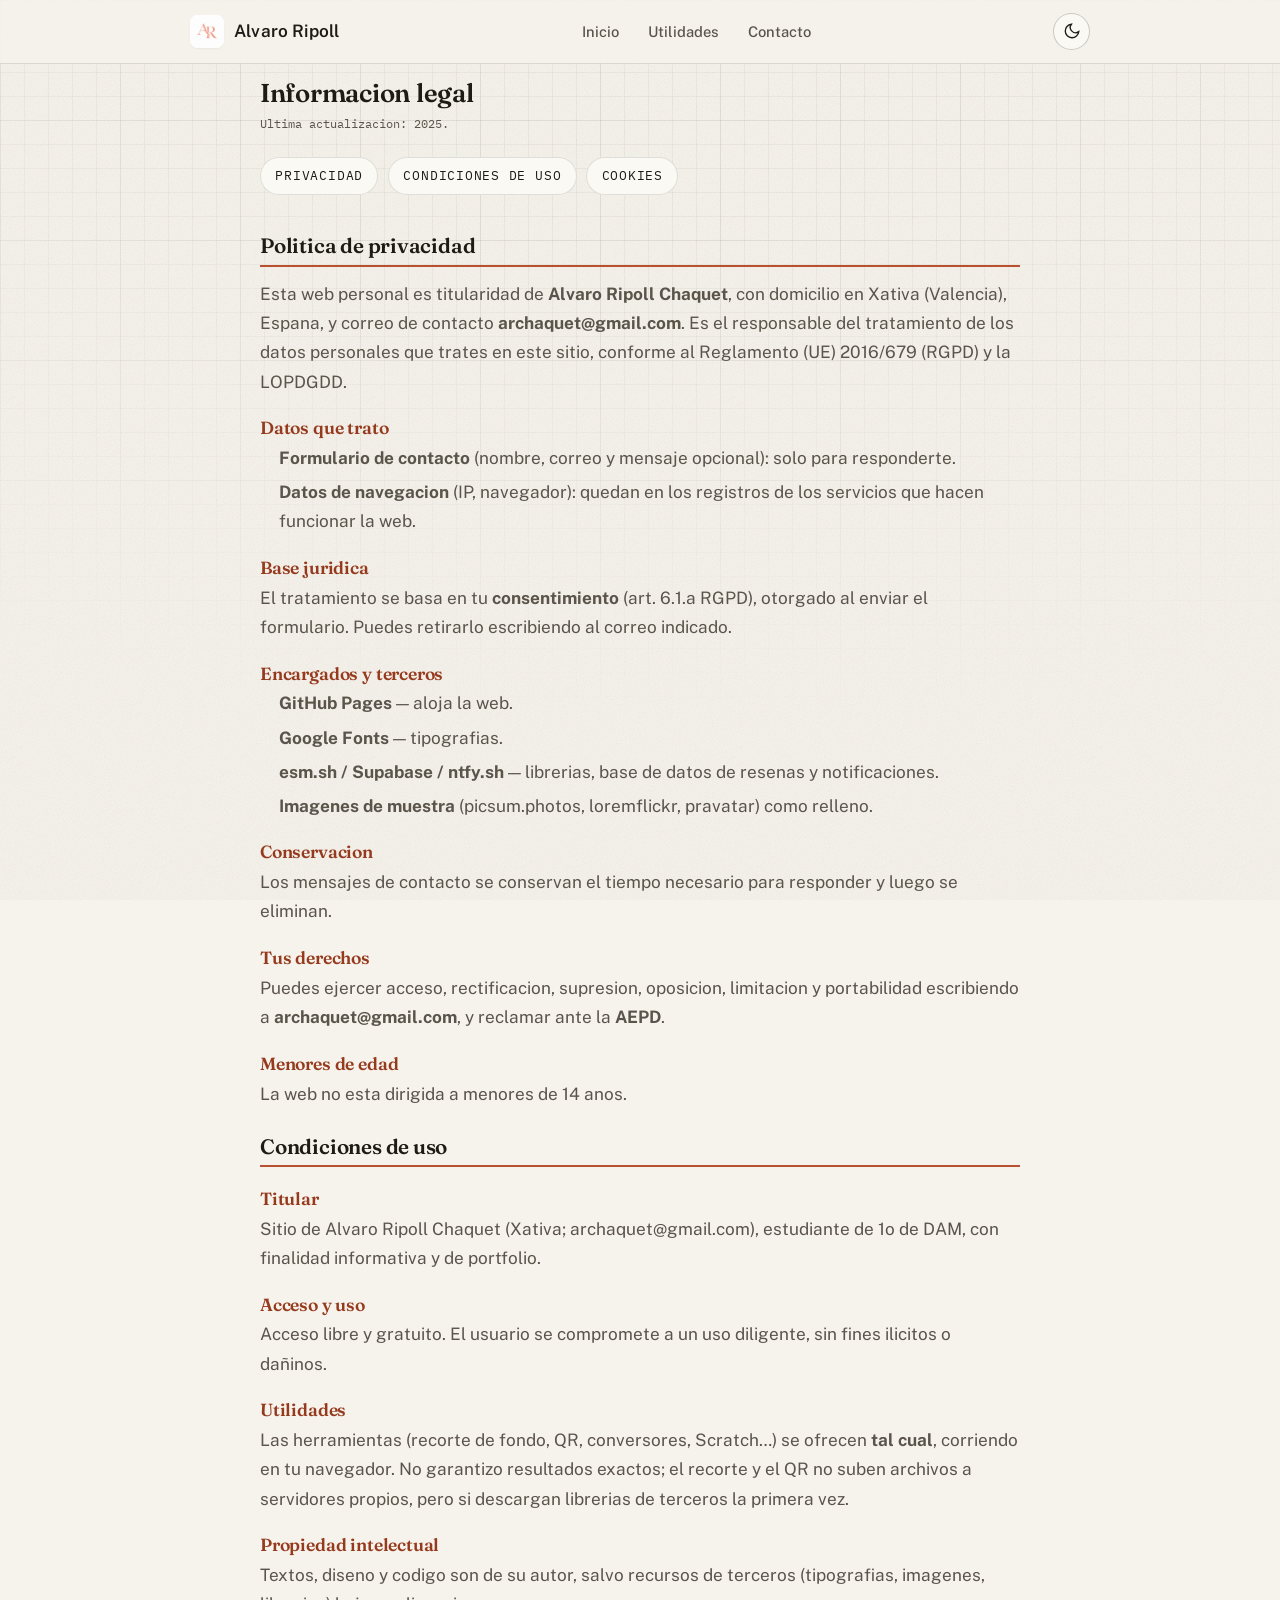
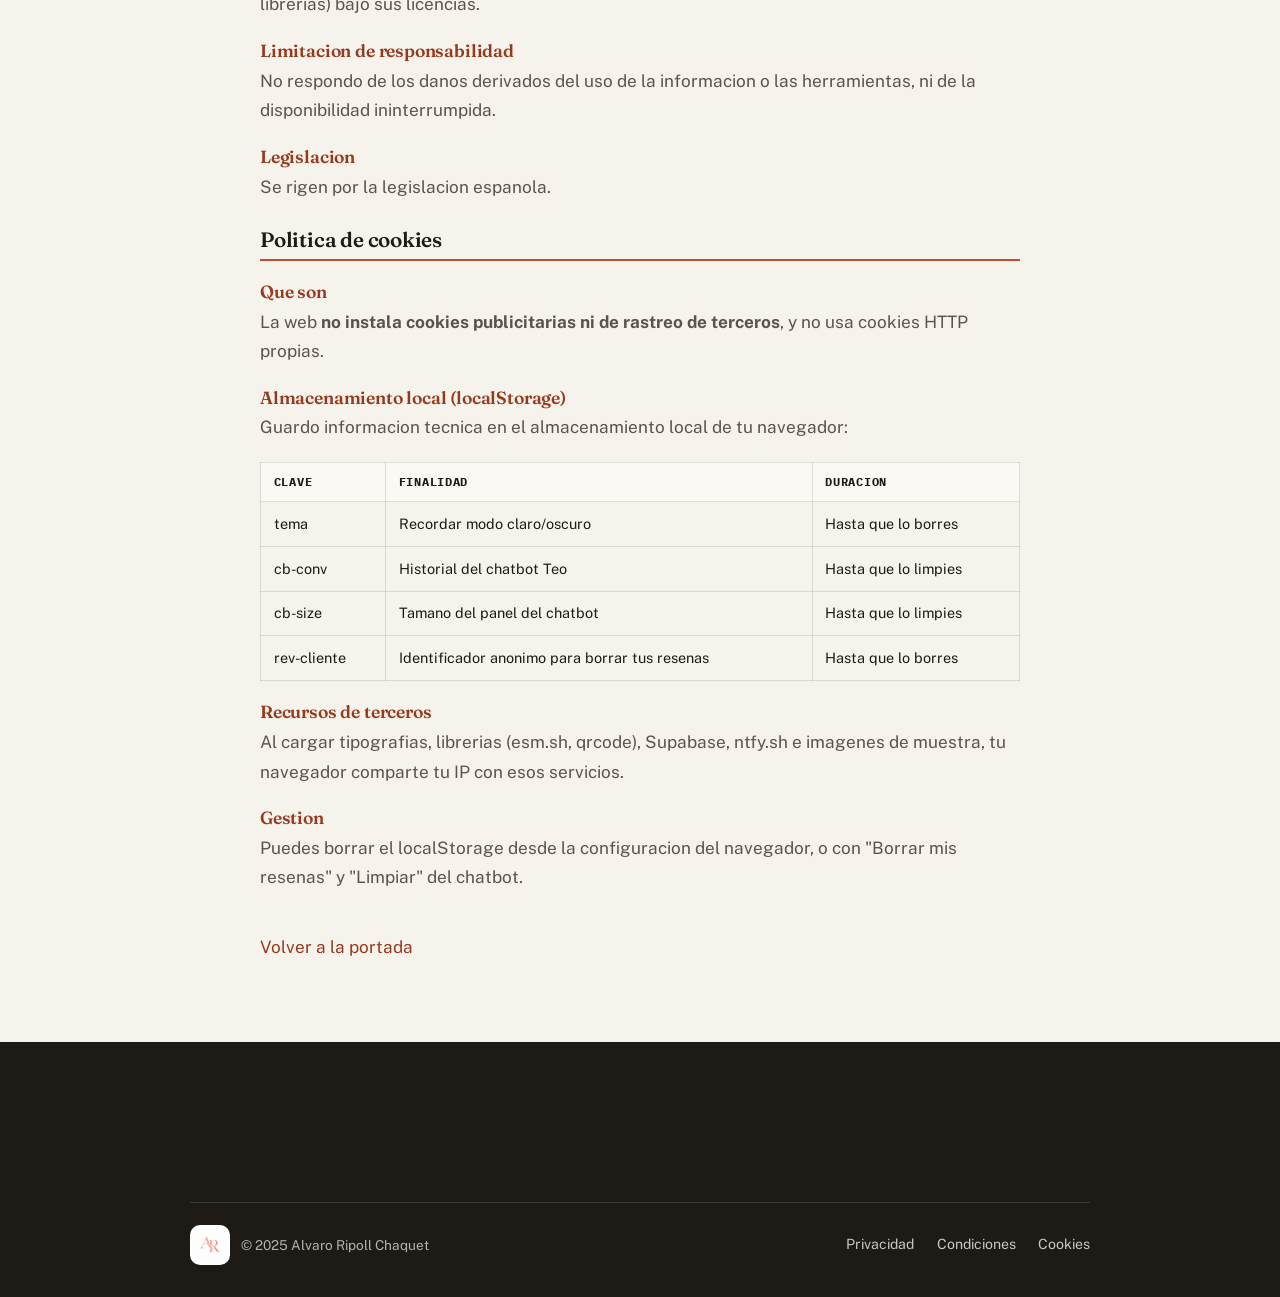
==== legal.html @ 04fb0d48 "Cambio el footer completamente y añado un formulario y las paginas legales" ====
<!DOCTYPE html>
<html lang="es">
<head>
<meta charset="UTF-8">
<meta name="viewport" content="width=device-width, initial-scale=1">
<title>Informacion legal — Alvaro Ripoll Chaquet</title>
<meta name="description" content="Politica de privacidad, condiciones de uso y politica de cookies de la web de Alvaro Ripoll Chaquet.">
<meta name="theme-color" content="#F6F3EC">
<script>(function(){try{var t=localStorage.getItem('tema');if(!t)t=matchMedia('(prefers-color-scheme: dark)').matches?'dark':'light';document.documentElement.setAttribute('data-theme',t);}catch(e){document.documentElement.setAttribute('data-theme','light');}})();</script>
<link rel="icon" href="img/logo.png" type="image/png">
<link rel="preconnect" href="https://fonts.googleapis.com"><link rel="preconnect" href="https://fonts.gstatic.com" crossorigin>
<link href="https://fonts.googleapis.com/css2?family=Fraunces:ital,opsz,wght@0,9..144,400;0,9..144,600;0,9..144,800;1,9..144,400&family=IBM+Plex+Mono:wght@400;500;600&family=Public+Sans:ital,wght@0,300;0,400;0,500;0,700;1,400&display=swap" rel="stylesheet">
<link rel="stylesheet" href="style.css">
</head>
<body>
<div class="grid-paper" aria-hidden="true"></div><div class="grain" aria-hidden="true"></div>
<a class="skip-link" href="#contenido">Saltar al contenido</a>
<header class="topbar" role="banner">
  <a href="index.html" class="monograma" aria-label="Inicio"><span class="monograma__logo"><img src="img/logo.png" alt="AR" width="34" height="34"></span><span class="monograma__text">Alvaro Ripoll</span></a>
  <nav class="topnav" aria-label="Navegacion"><ul>
    <li><a href="index.html">Inicio</a></li><li><a href="utilidades.html">Utilidades</a></li><li><a href="index.html#contacto">Contacto</a></li>
  </ul></nav>
  <button class="theme-toggle" type="button" aria-label="Cambiar tema"><svg viewBox="0 0 24 24" width="18" height="18" fill="none" stroke="currentColor" stroke-width="1.8" aria-hidden="true"><path d="M21 12.8A9 9 0 1 1 11.2 3a7 7 0 0 0 9.8 9.8z"/></svg></button>
</header>

<main id="contenido">
  <article class="legal">
    <h1>Informacion legal</h1>
    <p class="legal__meta">Ultima actualizacion: 2025.</p>

    <!-- indice interno: salta a cada seccion -->
    <nav class="legal__nav" aria-label="Secciones legales">
      <a href="#privacidad">Privacidad</a>
      <a href="#condiciones">Condiciones de uso</a>
      <a href="#cookies">Cookies</a>
    </nav>

    <!-- ===== PRIVACIDAD ===== -->
    <section id="privacidad" class="legal__section">
      <h2>Politica de privacidad</h2>
      <p>Esta web personal es titularidad de <strong>Alvaro Ripoll Chaquet</strong>, con domicilio en Xativa (Valencia), Espana, y correo de contacto <strong>archaquet@gmail.com</strong>. Es el responsable del tratamiento de los datos personales que trates en este sitio, conforme al Reglamento (UE) 2016/679 (RGPD) y la LOPDGDD.</p>
      <h3>Datos que trato</h3>
      <ul>
        <li><strong>Formulario de contacto</strong> (nombre, correo y mensaje opcional): solo para responderte.</li>
        <li><strong>Datos de navegacion</strong> (IP, navegador): quedan en los registros de los servicios que hacen funcionar la web.</li>
      </ul>
      <h3>Base juridica</h3>
      <p>El tratamiento se basa en tu <strong>consentimiento</strong> (art. 6.1.a RGPD), otorgado al enviar el formulario. Puedes retirarlo escribiendo al correo indicado.</p>
      <h3>Encargados y terceros</h3>
      <ul>
        <li><strong>GitHub Pages</strong> — aloja la web.</li>
        <li><strong>Google Fonts</strong> — tipografias.</li>
        <li><strong>esm.sh / Supabase / ntfy.sh</strong> — librerias, base de datos de resenas y notificaciones.</li>
        <li><strong>Imagenes de muestra</strong> (picsum.photos, loremflickr, pravatar) como relleno.</li>
      </ul>
      <h3>Conservacion</h3>
      <p>Los mensajes de contacto se conservan el tiempo necesario para responder y luego se eliminan.</p>
      <h3>Tus derechos</h3>
      <p>Puedes ejercer acceso, rectificacion, supresion, oposicion, limitacion y portabilidad escribiendo a <strong>archaquet@gmail.com</strong>, y reclamar ante la <strong>AEPD</strong>.</p>
      <h3>Menores de edad</h3>
      <p>La web no esta dirigida a menores de 14 anos.</p>
    </section>

    <!-- ===== CONDICIONES ===== -->
    <section id="condiciones" class="legal__section">
      <h2>Condiciones de uso</h2>
      <h3>Titular</h3>
      <p>Sitio de Alvaro Ripoll Chaquet (Xativa; archaquet@gmail.com), estudiante de 1o de DAM, con finalidad informativa y de portfolio.</p>
      <h3>Acceso y uso</h3>
      <p>Acceso libre y gratuito. El usuario se compromete a un uso diligente, sin fines ilicitos o dañinos.</p>
      <h3>Utilidades</h3>
      <p>Las herramientas (recorte de fondo, QR, conversores, Scratch…) se ofrecen <strong>tal cual</strong>, corriendo en tu navegador. No garantizo resultados exactos; el recorte y el QR no suben archivos a servidores propios, pero si descargan librerias de terceros la primera vez.</p>
      <h3>Propiedad intelectual</h3>
      <p>Textos, diseno y codigo son de su autor, salvo recursos de terceros (tipografias, imagenes, librerias) bajo sus licencias.</p>
      <h3>Limitacion de responsabilidad</h3>
      <p>No respondo de los danos derivados del uso de la informacion o las herramientas, ni de la disponibilidad ininterrumpida.</p>
      <h3>Legislacion</h3>
      <p>Se rigen por la legislacion espanola.</p>
    </section>

    <!-- ===== COOKIES ===== -->
    <section id="cookies" class="legal__section">
      <h2>Politica de cookies</h2>
      <h3>Que son</h3>
      <p>La web <strong>no instala cookies publicitarias ni de rastreo de terceros</strong>, y no usa cookies HTTP propias.</p>
      <h3>Almacenamiento local (localStorage)</h3>
      <p>Guardo informacion tecnica en el almacenamiento local de tu navegador:</p>
      <table class="legal__table"><thead><tr><th>Clave</th><th>Finalidad</th><th>Duracion</th></tr></thead><tbody>
        <tr><td>tema</td><td>Recordar modo claro/oscuro</td><td>Hasta que lo borres</td></tr>
        <tr><td>cb-conv</td><td>Historial del chatbot Teo</td><td>Hasta que lo limpies</td></tr>
        <tr><td>cb-size</td><td>Tamano del panel del chatbot</td><td>Hasta que lo limpies</td></tr>
        <tr><td>rev-cliente</td><td>Identificador anonimo para borrar tus resenas</td><td>Hasta que lo borres</td></tr>
      </tbody></table>
      <h3>Recursos de terceros</h3>
      <p>Al cargar tipografias, librerias (esm.sh, qrcode), Supabase, ntfy.sh e imagenes de muestra, tu navegador comparte tu IP con esos servicios.</p>
      <h3>Gestion</h3>
      <p>Puedes borrar el localStorage desde la configuracion del navegador, o con "Borrar mis resenas" y "Limpiar" del chatbot.</p>
    </section>

    <p class="legal__back"><a href="index.html">Volver a la portada</a></p>
  </article>
</main>

<footer class="footer"><div class="footer__bottom"><span class="footer__brand"><img src="img/logo.png" alt="AR"> © 2025 Alvaro Ripoll Chaquet</span><ul class="foot-links"><li><a href="#privacidad">Privacidad</a></li><li><a href="#condiciones">Condiciones</a></li><li><a href="#cookies">Cookies</a></li></ul></div></footer>
<script>document.querySelectorAll('.theme-toggle').forEach(function(b){b.addEventListener('click',function(){var r=document.documentElement;var s=r.getAttribute('data-theme')==='dark'?'light':'dark';try{localStorage.setItem('tema',s);}catch(_){}r.setAttribute('data-theme',s);});});</script>
</body>
</html>
---- style.css ----
/* ==========================================================================
   STYLE.CSS — Web personal de Álvaro Ripoll Chaquet
   --------------------------------------------------------------------------
   Paleta (cámbiala aquí y se actualiza todo):
     papel  #F6F3EC   ·  tarjeta #FBF9F4  ·  tinta #1E1B16
     terracota #B9502F (acento)  ·  azul tinta #2B4C7E (secundario)
   Tipografías: Fraunces (display) · Public Sans (texto) · IBM Plex Mono (datos)
   Sin frameworks. CSS puro, comentado y responsive.
   ========================================================================== */

/* --------------------------------------------------------------------------
   1. VARIABLES DE DISEÑO (tokens)
   -------------------------------------------------------------------------- */
:root {
  /* Color */
  --paper: #F6F3EC;
  --paper-2: #FBF9F4;
  --ink: #1E1B16;
  --ink-soft: #5A544B;
  --ink-faint: #8A8378;
  --terra: #B9502F;
  --terra-deep: #963A1E;
  --blue: #2B4C7E;
  --line: rgba(30, 27, 22, .12);
  --line-strong: rgba(30, 27, 22, .22);
  --grid-line: rgba(30, 27, 22, .045);
  --scrim: rgba(20, 17, 13, .55);

  /* Tipografía */
  --font-display: "Fraunces", Georgia, "Times New Roman", serif;
  --font-body: "Public Sans", system-ui, -apple-system, "Segoe UI", sans-serif;
  --font-mono: "IBM Plex Mono", ui-monospace, "Courier New", monospace;

  /* Medidas */
  --container: 900px;
  /* ancho máximo del contenido */
  --pad: clamp(1.25rem, 5vw, 2.5rem);
  /* padding lateral generoso */
  --gap: clamp(1.5rem, 4vw, 2.75rem);
  --topbar-h: 64px;
  --radius: 14px;
  --radius-lg: 22px;
  --shadow-sm: 0 1px 2px rgba(30, 27, 22, .05), 0 8px 24px -18px rgba(30, 27, 22, .25);
  --shadow-md: 0 2px 6px rgba(30, 27, 22, .06), 0 24px 50px -30px rgba(30, 27, 22, .35);

  /* Ancho útil con respiración lateral (para elementos centrados) */
  --w: min(var(--container), 100% - var(--pad) * 2);
}

/* --------------------------------------------------------------------------
   2. RESET Y BASES
   -------------------------------------------------------------------------- */
*,
*::before,
*::after {
  box-sizing: border-box;
}

html {
  scroll-behavior: smooth;
  scroll-padding-top: calc(var(--topbar-h) + 20px);
  /* anclas no tapadas por la barra */
  -webkit-text-size-adjust: 100%;
}

body {
  margin: 0;
  background: var(--paper);
  color: var(--ink);
  font-family: var(--font-body);
  font-size: clamp(1rem, .96rem + .3vw, 1.075rem);
  line-height: 1.7;
  font-weight: 400;
  -webkit-font-smoothing: antialiased;
  text-rendering: optimizeLegibility;
  overflow-x: hidden;
}

h1,
h2,
h3 {
  font-family: var(--font-display);
  font-weight: 600;
  line-height: 1.05;
  margin: 0;
  letter-spacing: -.01em;
}

p {
  margin: 0 0 1.1em;
}

em {
  font-style: italic;
}

img {
  display: block;
  max-width: 100%;
  height: auto;
}

ul,
ol,
dl,
dd,
dt {
  margin: 0;
  padding: 0;
}

li {
  list-style: none;
}

/* Enlaces: subrayado fino en terracota, coherente con la marca */
a {
  color: var(--terra-deep);
  text-decoration: none;
  text-underline-offset: 3px;
  transition: color .2s ease;
}

a:hover {
  color: var(--terra);
  text-decoration: underline;
}

/* Selección de texto con color de marca */
::selection {
  background: var(--terra);
  color: var(--paper);
}

/* Foco visible accesible (teclado) */
:focus-visible {
  outline: 2px solid var(--blue);
  outline-offset: 3px;
  border-radius: 4px;
}

/* --------------------------------------------------------------------------
   3. CAPAS AMBIENTALES (fondo milimetrado + grano)
   -------------------------------------------------------------------------- */
.grid-paper {
  position: fixed;
  inset: 0;
  z-index: -3;
  pointer-events: none;
  background-image:
    linear-gradient(var(--grid-line) 1px, transparent 1px),
    linear-gradient(90deg, var(--grid-line) 1px, transparent 1px),
    linear-gradient(var(--grid-line) 1px, transparent 1px),
    linear-gradient(90deg, var(--grid-line) 1px, transparent 1px);
  background-size: 120px 120px, 120px 120px, 24px 24px, 24px 24px;
  /* rejilla gruesa + fina */
  -webkit-mask-image: radial-gradient(120% 90% at 50% 0%, #000 30%, transparent 90%);
  mask-image: radial-gradient(120% 90% at 50% 0%, #000 30%, transparent 90%);
}

.grain {
  position: fixed;
  inset: 0;
  z-index: -2;
  pointer-events: none;
  opacity: .35;
  mix-blend-mode: multiply;
  background-image: url("data:image/svg+xml,%3Csvg xmlns='http://www.w3.org/2000/svg' width='180' height='180'%3E%3Cfilter id='n'%3E%3CfeTurbulence type='fractalNoise' baseFrequency='0.85' numOctaves='2' stitchTiles='stitch'/%3E%3C/filter%3E%3Crect width='100%25' height='100%25' filter='url(%23n)' opacity='0.4'/%3E%3C/svg%3E");
}

/* Barra de progreso de lectura (el ancho lo fija script.js) */
.scroll-progress {
  position: fixed;
  top: 0;
  left: 0;
  right: 0;
  height: 3px;
  z-index: 60;
  background: transparent;
}

#progress-bar {
  display: block;
  height: 100%;
  width: 0;
  background: linear-gradient(90deg, var(--terra), var(--blue));
  transition: width .1s linear;
}

/* Enlace de salto accesible */
.skip-link {
  position: absolute;
  left: -999px;
  top: 0;
  z-index: 100;
  background: var(--ink);
  color: var(--paper);
  padding: .7rem 1.1rem;
  border-radius: 0 0 var(--radius) 0;
}

.skip-link:focus {
  left: 0;
  text-decoration: none;
}

/* --------------------------------------------------------------------------
   4. BARRA SUPERIOR FIJA  (cabecera con fondo de color + tipografía limpia)
   -------------------------------------------------------------------------- */
.topbar {
  position: fixed;
  top: 0;
  left: 0;
  right: 0;
  z-index: 50;
  display: flex;
  align-items: center;
  justify-content: space-between;
  gap: 1rem;
  min-height: var(--topbar-h);
  padding: .5rem max(var(--pad), calc((100% - var(--container)) / 2));
  /* centra con la marca */
  background: rgba(246, 243, 236, .82);
  backdrop-filter: saturate(1.2) blur(10px);
  -webkit-backdrop-filter: saturate(1.2) blur(10px);
  border-bottom: 1px solid var(--line);
}

.monograma {
  display: inline-flex;
  align-items: center;
  gap: .65rem;
  color: var(--ink);
  text-decoration: none;
}

.monograma:hover {
  color: var(--ink);
  text-decoration: none;
}

.monograma__mark {
  font-family: var(--font-display);
  font-weight: 800;
  font-size: 1.15rem;
  letter-spacing: .02em;
  color: var(--paper);
  background: var(--terra);
  width: 2.1rem;
  height: 2.1rem;
  display: grid;
  place-items: center;
  border-radius: 8px;
  box-shadow: var(--shadow-sm);
}

.monograma__text {
  font-weight: 600;
  letter-spacing: .01em;
}

.topnav ul {
  display: flex;
  align-items: center;
  gap: clamp(.9rem, 2.5vw, 1.8rem);
  overflow-x: auto;
  scrollbar-width: none;
}

.topnav ul::-webkit-scrollbar {
  display: none;
}

.topnav a {
  color: var(--ink-soft);
  font-size: .92rem;
  font-weight: 500;
  white-space: nowrap;
  padding: .35rem 0;
  border-bottom: 2px solid transparent;
}

.topnav a:hover {
  color: var(--ink);
  text-decoration: none;
}

.topnav a.is-active {
  color: var(--terra-deep);
  border-bottom-color: var(--terra);
}

/* la pone script.js */
.topnav__cta {
  color: var(--paper) !important;
  background: var(--ink);
  padding: .4rem .9rem !important;
  border-radius: 999px;
  border-bottom: none !important;
}

.topnav__cta:hover {
  background: var(--terra-deep);
}

.topbar__clock {
  margin: 0;
  font-family: var(--font-mono);
  font-size: .8rem;
  color: var(--ink-faint);
  display: inline-flex;
  align-items: center;
  gap: .5rem;
  white-space: nowrap;
}

.topbar__clock .dot {
  width: 7px;
  height: 7px;
  border-radius: 50%;
  background: var(--terra);
  box-shadow: 0 0 0 3px rgba(185, 80, 47, .18);
}

/* --------------------------------------------------------------------------
   5. UTILIDADES DE CONTENIDO (centrado + espaciado generoso)
   -------------------------------------------------------------------------- */
main>section {
  padding-block: clamp(4rem, 9vw, 7.5rem);
}

/* Elementos que se centran al ancho de la marca */
.hero__inner,
.section-head,
.about__grid,
.timeline,
.langs,
.next,
.mosaic,
.likes__also {
  width: var(--w);
  margin-inline: auto;
}

/* Eyebrow: pequeño rótulo con numeración tipo ficha */
.eyebrow {
  display: flex;
  align-items: center;
  gap: .7rem;
  font-family: var(--font-mono);
  font-size: .74rem;
  letter-spacing: .14em;
  text-transform: uppercase;
  color: var(--ink-faint);
  margin: 0 0 1.2rem;
}

.eyebrow__num {
  color: var(--terra);
  font-weight: 600;
}

.eyebrow__line {
  display: inline-block;
  width: 34px;
  height: 1px;
  background: var(--line-strong);
}

.eyebrow--light {
  color: rgba(246, 243, 236, .7);
}

.eyebrow--light .eyebrow__num {
  color: var(--terra);
}

.eyebrow--light .eyebrow__line {
  background: rgba(246, 243, 236, .3);
}

/* Títulos de sección */
.section-title {
  font-size: clamp(2rem, 1.4rem + 3vw, 3.2rem);
}

.section-title em {
  color: var(--terra);
}

.section-title--wide {
  max-width: 18ch;
}

.section-head {
  margin-bottom: clamp(2.5rem, 5vw, 4rem);
}

/* Botones coherentes con la marca */
.btn {
  display: inline-flex;
  align-items: center;
  gap: .5rem;
  font-family: var(--font-body);
  font-weight: 600;
  font-size: .95rem;
  padding: .75rem 1.3rem;
  border-radius: 999px;
  border: 1.5px solid var(--ink);
  text-decoration: none;
  cursor: pointer;
  transition: transform .25s ease, background .25s ease, color .25s ease, border-color .25s ease;
}

.btn:hover {
  text-decoration: none;
  transform: translateY(-2px);
}

.btn--solid {
  background: var(--ink);
  color: var(--paper);
  border-color: var(--ink);
}

.btn--solid:hover {
  background: var(--terra-deep);
  border-color: var(--terra-deep);
  color: var(--paper);
}

.btn--ghost {
  background: transparent;
  color: var(--ink);
}

.btn--ghost:hover {
  background: var(--ink);
  color: var(--paper);
}

.btn span[aria-hidden] {
  transition: transform .25s ease;
}

.btn:hover span[aria-hidden] {
  transform: translateX(4px);
}

/* --------------------------------------------------------------------------
   6. PORTADA / HERO
   -------------------------------------------------------------------------- */
.hero {
  padding-top: calc(var(--topbar-h) + clamp(2.5rem, 7vw, 5rem));
}

.hero__inner {
  display: grid;
  grid-template-columns: 1.15fr .85fr;
  gap: var(--gap);
  align-items: center;
}

.hero__title {
  font-size: clamp(2.6rem, 1.7rem + 4.5vw, 4.4rem);
  font-weight: 800;
  line-height: .98;
  margin: .4rem 0 1.1rem;
  letter-spacing: -.02em;
}

.hero__title .line {
  display: block;
  overflow: hidden;
}

.hero__title .line__mask {
  display: block;
}

.hero__title .line__mask--accent {
  color: var(--terra);
  font-style: italic;
  font-weight: 600;
}

.hero__phrase {
  font-size: clamp(1.15rem, 1rem + .8vw, 1.5rem);
  color: var(--ink-soft);
  max-width: 34ch;
}

.hero__phrase em {
  color: var(--ink);
  font-style: italic;
  font-family: var(--font-display);
}

.hero__role {
  font-family: var(--font-mono);
  font-size: .95rem;
  color: var(--blue);
  margin: 1.4rem 0 1.8rem;
  letter-spacing: .02em;
}

/* Contadores */
.hero__stats {
  display: grid;
  grid-template-columns: repeat(4, auto);
  gap: clamp(1rem, 4vw, 2.4rem);
  margin-bottom: 2rem;
}

.stat dt {
  font-family: var(--font-mono);
  font-size: .68rem;
  text-transform: uppercase;
  letter-spacing: .1em;
  color: var(--ink-faint);
}

.stat dd {
  font-family: var(--font-display);
  font-weight: 700;
  font-size: clamp(1.8rem, 1.3rem + 2vw, 2.6rem);
  color: var(--ink);
}

.hero__actions {
  display: flex;
  flex-wrap: wrap;
  gap: .9rem;
}

/* Tarjeta derecha: foto + especificaciones */
.hero__card {
  background: var(--paper-2);
  border: 1px solid var(--line);
  border-radius: var(--radius-lg);
  padding: 1.1rem;
  box-shadow: var(--shadow-md);
  perspective: 900px;
}

.hero__figure {
  position: relative;
  margin: 0;
  border-radius: var(--radius);
  overflow: hidden;
  transform-style: preserve-3d;
  will-change: transform;
}

.hero__figure img {
  width: 100%;
  aspect-ratio: 9/11;
  object-fit: cover;
}

.hero__figure-caption {
  position: absolute;
  left: .7rem;
  bottom: .7rem;
  font-family: var(--font-mono);
  font-size: .66rem;
  letter-spacing: .05em;
  color: var(--paper);
  background: var(--scrim);
  padding: .3rem .6rem;
  border-radius: 6px;
  backdrop-filter: blur(2px);
}

.spec {
  margin-top: 1rem;
  border-top: 1px solid var(--line);
}

.spec__row {
  display: flex;
  justify-content: space-between;
  gap: 1rem;
  padding: .55rem 0;
  border-bottom: 1px solid var(--line);
}

.spec__row dt {
  font-family: var(--font-mono);
  font-size: .72rem;
  text-transform: uppercase;
  letter-spacing: .06em;
  color: var(--ink-faint);
}

.spec__row dd {
  font-size: .9rem;
  text-align: right;
}

.spec__row a {
  color: var(--ink);
}

.spec__row a:hover {
  color: var(--terra-deep);
}

/* Cinta de palabras clave (marquee infinito, sangrado a todo el ancho) */
.marquee {
  margin-top: clamp(3rem, 7vw, 5rem);
  overflow: hidden;
  border-block: 1px solid var(--line);
  padding: .9rem 0;
  -webkit-mask-image: linear-gradient(90deg, transparent, #000 8%, #000 92%, transparent);
  mask-image: linear-gradient(90deg, transparent, #000 8%, #000 92%, transparent);
}

.marquee__track {
  display: inline-flex;
  align-items: center;
  gap: 2.5rem;
  white-space: nowrap;
  width: max-content;
  animation: marquee 32s linear infinite;
}

.marquee__track span {
  font-family: var(--font-display);
  font-size: 1.15rem;
  color: var(--ink-soft);
}

.marquee__track i {
  color: var(--terra);
  font-style: normal;
}

@keyframes marquee {
  to {
    transform: translateX(-50%);
  }
}

/* --------------------------------------------------------------------------
   7. SOBRE MÍ  (dos columnas; la izquierda queda fija al hacer scroll)
   -------------------------------------------------------------------------- */
.about__grid {
  display: grid;
  grid-template-columns: .9fr 1.1fr;
  gap: clamp(2rem, 6vw, 4rem);
  align-items: start;
}

.about__sticky {
  position: sticky;
  top: calc(var(--topbar-h) + 30px);
}

.about__note {
  color: var(--ink-faint);
  font-family: var(--font-display);
  font-style: italic;
  font-size: 1.1rem;
  margin-top: 1.4rem;
}

.about__body>p {
  max-width: 60ch;
}

.about__body .lead {
  font-size: clamp(1.2rem, 1rem + 1vw, 1.55rem);
  line-height: 1.5;
  color: var(--ink);
}

.about__body strong {
  color: var(--terra-deep);
  font-weight: 700;
}

.pull {
  margin: 1.8rem 0;
  padding: .4rem 0 .4rem 1.4rem;
  border-left: 3px solid var(--terra);
}

.pull p {
  font-family: var(--font-display);
  font-style: italic;
  font-size: 1.3rem;
  line-height: 1.4;
  color: var(--ink);
  margin: 0 0 .5rem;
}

.pull cite {
  font-family: var(--font-mono);
  font-style: normal;
  font-size: .74rem;
  letter-spacing: .05em;
  color: var(--ink-faint);
}

.facts {
  display: grid;
  grid-template-columns: repeat(2, 1fr);
  gap: 1px;
  margin-top: 1.8rem;
  background: var(--line);
  border: 1px solid var(--line);
  border-radius: var(--radius);
  overflow: hidden;
}

.facts__item {
  background: var(--paper-2);
  padding: 1rem 1.1rem;
}

.facts__item dt {
  font-family: var(--font-mono);
  font-size: .7rem;
  text-transform: uppercase;
  letter-spacing: .08em;
  color: var(--ink-faint);
  margin-bottom: .35rem;
}

.facts__item dd {
  font-size: .95rem;
}

.badge {
  font-family: var(--font-mono);
  font-size: .7rem;
  font-weight: 600;
  background: var(--blue);
  color: var(--paper);
  padding: .1rem .45rem;
  border-radius: 5px;
  margin-left: .3rem;
}

/* --------------------------------------------------------------------------
   8. LO QUE HE HECHO  (línea de tiempo vertical + idiomas + próximo paso)
   -------------------------------------------------------------------------- */
.timeline {
  --spine: 150px;
  position: relative;
  margin-bottom: clamp(3rem, 6vw, 5rem);
}

.timeline::before {
  content: "";
  position: absolute;
  top: 8px;
  bottom: 8px;
  left: var(--spine);
  width: 2px;
  background: var(--line-strong);
}

.tl-item {
  position: relative;
  padding-left: calc(var(--spine) + 30px);
  padding-bottom: 2.6rem;
}

.tl-item__year {
  position: absolute;
  left: 0;
  top: 2px;
  width: calc(var(--spine) - 28px);
  text-align: right;
  font-family: var(--font-mono);
  font-size: .9rem;
  color: var(--terra-deep);
  font-weight: 600;
}

.tl-item__dot {
  position: absolute;
  left: var(--spine);
  top: 6px;
  transform: translateX(-50%);
  width: 14px;
  height: 14px;
  border-radius: 50%;
  background: var(--paper);
  border: 2px solid var(--terra);
  box-shadow: 0 0 0 4px var(--paper);
}

.tl-item__body h3 {
  font-size: 1.4rem;
  margin-bottom: .5rem;
}

.tl-item__body p {
  color: var(--ink-soft);
  max-width: 58ch;
}

.tl-item--now .tl-item__body h3 {
  color: var(--terra-deep);
}

.tl-item__dot--live {
  background: var(--terra);
  animation: pulse 2s ease-out infinite;
}

@keyframes pulse {
  0% {
    box-shadow: 0 0 0 0 rgba(185, 80, 47, .5), 0 0 0 4px var(--paper);
  }

  70% {
    box-shadow: 0 0 0 12px rgba(185, 80, 47, 0), 0 0 0 4px var(--paper);
  }

  100% {
    box-shadow: 0 0 0 0 rgba(185, 80, 47, 0), 0 0 0 4px var(--paper);
  }
}

.pill {
  font-family: var(--font-mono);
  font-size: .62rem;
  text-transform: uppercase;
  letter-spacing: .08em;
  background: var(--terra);
  color: var(--paper);
  padding: .15rem .5rem;
  border-radius: 999px;
  vertical-align: middle;
}

.tags {
  display: flex;
  flex-wrap: wrap;
  gap: .45rem;
  margin-top: .8rem;
}

.tags li {
  font-family: var(--font-mono);
  font-size: .72rem;
  color: var(--ink-soft);
  background: var(--paper-2);
  border: 1px solid var(--line);
  padding: .25rem .6rem;
  border-radius: 6px;
}

/* Idiomas: barras de nivel (el ancho lo fija --nivel inline) */
.langs {
  margin-bottom: clamp(3rem, 6vw, 5rem);
}

.langs__title {
  font-size: 1.2rem;
  margin-bottom: 1.2rem;
}

.langs__list {
  display: grid;
  gap: 1.1rem;
}

.lang {
  display: grid;
  grid-template-columns: 1fr auto;
  align-items: center;
  gap: .4rem 1rem;
}

.lang__name {
  font-weight: 600;
}

.lang__level {
  font-family: var(--font-mono);
  font-size: .74rem;
  color: var(--ink-faint);
}

.bar {
  grid-column: 1 / -1;
  height: 8px;
  background: var(--line);
  border-radius: 999px;
  overflow: hidden;
}

.bar__fill {
  display: block;
  height: 100%;
  width: 0;
  border-radius: inherit;
  background: linear-gradient(90deg, var(--terra), var(--blue));
  transition: width 1.3s cubic-bezier(.2, .8, .2, 1) .2s;
}

.langs.is-visible .bar__fill {
  width: var(--nivel);
}

/* se anima al aparecer */

/* Próximo paso */
.next {
  background: var(--ink);
  color: var(--paper);
  border-radius: var(--radius-lg);
  padding: clamp(1.8rem, 4vw, 3rem);
}

.next__label {
  font-family: var(--font-mono);
  font-size: .74rem;
  letter-spacing: .14em;
  text-transform: uppercase;
  color: var(--terra);
  margin: 0 0 .6rem;
}

.next__title {
  font-size: clamp(1.5rem, 1.1rem + 2vw, 2.2rem);
  color: var(--paper);
  margin-bottom: .8rem;
}

.next__title em {
  color: var(--terra);
}

.next__text {
  color: rgba(246, 243, 236, .78);
  max-width: 52ch;
  margin-bottom: 1.4rem;
}

.next .btn--ghost {
  color: var(--paper);
  border-color: rgba(246, 243, 236, .4);
}

.next .btn--ghost:hover {
  background: var(--paper);
  color: var(--ink);
  border-color: var(--paper);
}

/* --------------------------------------------------------------------------
   9. ME GUSTA  (mosaico de 2 columnas → 1 en móvil)
   -------------------------------------------------------------------------- */
.mosaic {
  display: grid;
  grid-template-columns: repeat(2, 1fr);
  gap: var(--gap);
  grid-auto-rows: minmax(230px, auto);
}

.tile {
  position: relative;
  background: var(--paper-2);
  border: 1px solid var(--line);
  border-radius: var(--radius-lg);
  overflow: hidden;
  box-shadow: var(--shadow-sm);
  transition: transform .35s ease, box-shadow .35s ease;
}

.tile:hover {
  transform: translateY(-4px);
  box-shadow: var(--shadow-md);
}

.tile__content {
  padding: clamp(1.3rem, 3vw, 1.9rem);
}

.tile__num {
  font-family: var(--font-mono);
  font-size: .72rem;
  color: var(--terra);
  letter-spacing: .1em;
}

.tile__content h3 {
  font-size: 1.6rem;
  margin: .4rem 0 .6rem;
}

.tile__content p {
  color: var(--ink-soft);
}

/* Matemáticas: imagen arriba + fórmula */
.tile--math .tile__media {
  margin: 0;
}

.tile--math .tile__media img {
  width: 100%;
  aspect-ratio: 16/9;
  object-fit: cover;
}

.tile__formula {
  font-family: var(--font-mono);
  color: var(--blue);
  font-size: .9rem;
  margin-top: .6rem;
}

/* Informática: consola oscura */
.console {
  margin-top: 1rem;
  background: var(--ink);
  color: var(--paper);
  font-family: var(--font-mono);
  font-size: .82rem;
  line-height: 1.7;
  padding: 1rem 1.1rem;
  border-radius: 10px;
  overflow-x: auto;
}

.console code {
  white-space: pre;
}

.console code::before {
  content: "";
}

.console code {
  color: #C9E3D0;
}

.console code {
  color: var(--paper);
}

.console {
  color: #EAD9C7;
}

.console code {
  color: #EAD9C7;
}

.console code {
  color: #E7D8C6;
}

.console .p,
.console code {}

/* flechas de prompt en color de marca */
.console {}

.console code {
  color: #F0E6D8;
}

.console {
  color: #F0E6D8;
}

/* Deporte: igual que Matemáticas — foto arriba, texto debajo */
.tile--sport .tile__media {
  margin: 0;
}

.tile--sport .tile__media img {
  width: 100%;
  aspect-ratio: 16/9;
  object-fit: cover;
}

/* Negocios: cita + chips */
.tile--biz blockquote {
  margin: 0 0 1rem;
  padding: 0;
}

.tile--biz blockquote p {
  font-family: var(--font-display);
  font-style: italic;
  font-size: 1.25rem;
  color: var(--ink);
  line-height: 1.4;
}

.chips {
  display: flex;
  flex-wrap: wrap;
  gap: .45rem;
}

.chips li {
  font-family: var(--font-mono);
  font-size: .72rem;
  color: var(--ink-soft);
  background: var(--paper);
  border: 1px solid var(--line);
  padding: .3rem .65rem;
  border-radius: 999px;
}

/* Intereses sueltos */
.likes__also {
  display: flex;
  flex-wrap: wrap;
  align-items: center;
  gap: .6rem;
  margin-top: clamp(2rem, 4vw, 3rem);
}

.likes__also-label {
  font-family: var(--font-mono);
  font-size: .74rem;
  text-transform: uppercase;
  letter-spacing: .1em;
  color: var(--ink-faint);
  margin-right: .4rem;
}

.chip--plain {
  font-family: var(--font-body);
  font-size: .9rem;
  background: var(--paper-2);
  border: 1px solid var(--line);
  padding: .4rem .9rem;
  border-radius: 999px;
  color: var(--ink-soft);
  transition: color .2s, border-color .2s;
}

.chip--plain:hover {
  color: var(--terra-deep);
  border-color: var(--terra);
}

/* --------------------------------------------------------------------------
   10. PIE DE PÁGINA  (banda oscura de cierre)
   -------------------------------------------------------------------------- */
.footer {
  background: var(--ink);
  color: var(--paper);
  padding-block: clamp(3.5rem, 8vw, 6rem) 2rem;
}

.footer__grid {
  width: var(--w);
  margin-inline: auto;
  display: grid;
  grid-template-columns: 1.1fr .9fr;
  gap: clamp(2rem, 6vw, 4rem);
  align-items: start;
}

.footer__title {
  font-size: clamp(2.4rem, 1.6rem + 4vw, 4rem);
  color: var(--paper);
  margin-bottom: .8rem;
}

.footer__text {
  color: rgba(246, 243, 236, .75);
  max-width: 42ch;
}

.footer__contacto ul {
  display: grid;
  gap: 1.1rem;
}

.footer__contacto li {
  display: flex;
  flex-direction: column;
  gap: .2rem;
  padding-bottom: 1rem;
  border-bottom: 1px solid rgba(246, 243, 236, .14);
}

.footer__key {
  font-family: var(--font-mono);
  font-size: .7rem;
  text-transform: uppercase;
  letter-spacing: .1em;
  color: var(--terra);
}

.footer__contacto a {
  color: var(--paper);
  font-size: 1.1rem;
}

.footer__contacto a:hover {
  color: var(--terra);
}

.footer__contacto span:not(.footer__key) {
  color: rgba(246, 243, 236, .9);
}

.footer__bottom {
  width: var(--w);
  margin: clamp(2.5rem, 5vw, 4rem) auto 0;
  padding-top: 1.4rem;
  border-top: 1px solid rgba(246, 243, 236, .14);
  display: flex;
  flex-wrap: wrap;
  justify-content: space-between;
  gap: .6rem;
  font-size: .85rem;
  color: rgba(246, 243, 236, .6);
}

.footer__bottom p {
  margin: 0;
}

.footer__bottom a {
  color: rgba(246, 243, 236, .8);
}

.footer__bottom a:hover {
  color: var(--terra);
}

/* --------------------------------------------------------------------------
   11. ANIMACIONES DE ENTRADA (activadas por script.js con .is-visible)
   -------------------------------------------------------------------------- */
/* Solo se ocultan si hay JS (html.js); si no, todo se ve siempre */
html.js [data-reveal] {
  opacity: 0;
  transform: translateY(22px);
  transition: opacity .8s ease, transform .8s cubic-bezier(.2, .8, .2, 1);
}

html.js [data-reveal].is-visible {
  opacity: 1;
  transform: none;
}

/* Título de la portada: las tres líneas suben escalonadas (CSS puro, sin JS) */
.hero__title .line__mask {
  transform: translateY(110%);
  animation: rise .9s cubic-bezier(.2, .8, .2, 1) forwards;
}

.hero__title .line:nth-child(1) .line__mask {
  animation-delay: .05s;
}

.hero__title .line:nth-child(2) .line__mask {
  animation-delay: .18s;
}

.hero__title .line:nth-child(3) .line__mask {
  animation-delay: .31s;
}

@keyframes rise {
  to {
    transform: translateY(0);
  }
}

/* Respiración lenta de las fotos (Ken Burns) */
.kenburns {
  animation: kenburns 18s ease-in-out infinite alternate;
  transform-origin: 60% 40%;
}

@keyframes kenburns {
  from {
    transform: scale(1);
  }

  to {
    transform: scale(1.08);
  }
}

/* Ligera inclinación 3D de la tarjeta (la aplica script.js) */
[data-tilt] {
  transition: transform .3s ease;
}

/* --------------------------------------------------------------------------
   12. RESPONSIVE
   -------------------------------------------------------------------------- */
@media (max-width:880px) {
  .hero__inner {
    grid-template-columns: 1fr;
  }

  .hero__card {
    order: -1;
  }

  /* foto primero en móvil */
  .about__grid {
    grid-template-columns: 1fr;
  }

  .about__sticky {
    position: static;
  }

  .footer__grid {
    grid-template-columns: 1fr;
  }
}

@media (max-width:760px) {
  .topbar__clock {
    display: none;
  }

  /* ahorra sitio en la barra */
  .mosaic {
    grid-template-columns: 1fr;
  }

  /* "Me gusta" a 1 columna */
  .hero__stats {
    grid-template-columns: repeat(2, 1fr);
  }

  /* Línea de tiempo compacta: año en su propia línea */
  .timeline {
    --spine: 8px;
  }

  .tl-item {
    padding-left: 30px;
  }

  .tl-item__year {
    position: static;
    width: auto;
    text-align: left;
    margin-bottom: .4rem;
  }
}

@media (max-width:520px) {
  .facts {
    grid-template-columns: 1fr;
  }

  .hero__stats {
    grid-template-columns: repeat(2, 1fr);
    gap: 1rem;
  }

  .btn {
    width: 100%;
    justify-content: center;
  }

  .footer__bottom {
    flex-direction: column;
  }
}

/* --------------------------------------------------------------------------
   13. ACCESIBILIDAD — respeto por "menos movimiento"
   -------------------------------------------------------------------------- */
@media (prefers-reduced-motion:reduce) {
  html {
    scroll-behavior: auto;
  }

  *,
  *::before,
  *::after {
    animation-duration: .001ms !important;
    animation-iteration-count: 1 !important;
    transition-duration: .001ms !important;
  }

  .kenburns {
    animation: none;
  }

  .marquee__track {
    animation: none;
    transform: none;
  }

  html.js [data-reveal] {
    opacity: 1 !important;
    transform: none !important;
  }

  .hero__title .line__mask {
    transform: none;
  }

  .langs .bar__fill {
    width: var(--nivel);
  }
}

/* ==========================================================================
   AÑADIDO — Modo oscuro + botón de tema + partículas de cursor
   ========================================================================== */

/* --- 1. Tokens del modo oscuro (sobrescriben los de :root) -------------- */
[data-theme="dark"] {
  --paper: #141210;
  /* fondo de página (casi negro cálido) */
  --paper-2: #1D1B17;
  /* tarjetas / superficies elevadas     */
  --ink: #F1ECE2;
  /* texto principal (ahora claro)       */
  --ink-soft: #C9C2B6;
  --ink-faint: #9A9285;
  --terra: #E07A4E;
  /* terracota más vivo sobre fondo oscuro */
  --terra-deep: #C86A42;
  --blue: #7FA6D8;
  /* azul tinta más claro para contraste   */
  --line: rgba(241, 236, 226, .14);
  --line-strong: rgba(241, 236, 226, .26);
  --grid-line: rgba(241, 236, 226, .05);
  --scrim: rgba(10, 9, 7, .6);
}

/* --- 2. Piezas que asumen "panel oscuro + texto claro" ------------------ */
/* Se mantienen oscuras a propósito en ambos temas (footer y "Próximo paso"). */
[data-theme="dark"] .topbar {
  background: rgba(20, 18, 16, .82);
}

[data-theme="dark"] .console {
  background: #0E0D0B;
}

[data-theme="dark"] .footer {
  background: #0E0D0B;
  color: #F1ECE2;
}

[data-theme="dark"] .footer__title,
[data-theme="dark"] .footer__contacto a {
  color: #F1ECE2;
}

[data-theme="dark"] .next {
  background: #1D1B17;
  color: #F1ECE2;
}

[data-theme="dark"] .next__title,
[data-theme="dark"] .next .btn--ghost {
  color: #F1ECE2;
}

/* --- 3. Transición suave al cambiar de tema ----------------------------- */
body {
  transition: background-color .4s ease, color .4s ease;
}

.topbar,
.tile,
.hero__card,
.spec,
.facts__item,
.chips li,
.tags li,
.chip--plain,
.bar,
.next,
.footer,
.console,
.topnav a {
  transition: background-color .35s ease, color .35s ease, border-color .35s ease;
}

/* --- 4. Cluster derecha de la barra (reloj + botón) --------------------- */
.topbar__cluster {
  display: flex;
  align-items: center;
  gap: .9rem;
}

/* --- 5. Botón de tema --------------------------------------------------- */
.theme-toggle {
  width: 2.3rem;
  height: 2.3rem;
  display: inline-grid;
  place-items: center;
  border-radius: 50%;
  background: var(--paper-2);
  color: var(--ink);
  border: 1px solid var(--line-strong);
  cursor: pointer;
  transition: background-color .3s ease, color .3s ease, border-color .3s ease, transform .2s ease;
}

.theme-toggle:hover {
  color: var(--terra-deep);
  border-color: var(--terra);
  transform: translateY(-1px);
}

.theme-toggle__icon {
  display: block;
}

.theme-toggle__icon--sun {
  display: none;
}

/* en claro se ve la luna */
[data-theme="dark"] .theme-toggle__icon--moon {
  display: none;
}

/* en oscuro se ve el sol */
[data-theme="dark"] .theme-toggle__icon--sun {
  display: block;
}

/* --- 6. Capa de partículas ---------------------------------------------- */
#cursor-particles {
  position: fixed;
  inset: 0;
  width: 100%;
  height: 100%;
  pointer-events: none;
  z-index: 30;
  /* sobre el contenido, bajo la barra (50) */
}

/* --- 7. Respeto por "menos movimiento" ---------------------------------- */
@media (prefers-reduced-motion:reduce) {
  body {
    transition: none;
  }

  #cursor-particles {
    display: none;
  }
}

/* ==========================================================================
   RESPONSIVE — Menú móvil (hamburguesa) + ajustes finos
   ========================================================================== */

/* Botón hamburguesa: oculto en escritorio */
.nav-toggle {
  display: none;
  width: 2.3rem;
  height: 2.3rem;
  border-radius: 8px;
  padding: 0;
  background: var(--paper-2);
  border: 1px solid var(--line-strong);
  cursor: pointer;
  flex-direction: column;
  align-items: center;
  justify-content: center;
  gap: 4px;
  transition: background-color .3s ease, border-color .3s ease;
}

.nav-toggle__bar {
  display: block;
  width: 18px;
  height: 2px;
  border-radius: 2px;
  background: var(--ink);
  transition: transform .25s ease, opacity .2s ease;
}

.nav-toggle:hover {
  border-color: var(--terra);
}

/* Al abrir, las líneas se cruzan en una X */
.nav-toggle[aria-expanded="true"] .nav-toggle__bar:nth-child(1) {
  transform: translateY(6px) rotate(45deg);
}

.nav-toggle[aria-expanded="true"] .nav-toggle__bar:nth-child(2) {
  opacity: 0;
}

.nav-toggle[aria-expanded="true"] .nav-toggle__bar:nth-child(3) {
  transform: translateY(-6px) rotate(-45deg);
}

/* <=820px: el menú pasa a ser un panel desplegable bajo la barra */
@media (max-width:820px) {
  .nav-toggle {
    display: inline-flex;
  }

  .topbar__clock {
    display: none;
  }

  .topnav {
    position: fixed;
    top: var(--topbar-h);
    left: 0;
    right: 0;
    z-index: 49;
    background: var(--paper-2);
    border-bottom: 1px solid var(--line);
    box-shadow: var(--shadow-md);
    padding: .4rem var(--pad) 1.1rem;
    transform: translateY(-10px);
    opacity: 0;
    visibility: hidden;
    transition: transform .25s ease, opacity .25s ease, visibility .25s;
  }

  .topnav.is-open {
    transform: none;
    opacity: 1;
    visibility: visible;
  }

  .topnav ul {
    flex-direction: column;
    gap: 0;
    overflow: visible;
  }

  .topnav li {
    width: 100%;
  }

  .topnav a {
    display: block;
    white-space: normal;
    font-size: 1rem;
    padding: .9rem .2rem;
    border-bottom: 1px solid var(--line);
  }

  .topnav a.is-active {
    border-bottom-color: var(--terra);
  }

  .topnav__cta {
    display: block;
    width: max-content;
    margin: .8rem auto 0;
    border-bottom: none !important;
    padding: .7rem 1.4rem !important;
  }
}

/* Pantallas muy pequeñas: barra más compacta, sin nombre en el monograma */
@media (max-width:480px) {
  :root {
    --topbar-h: 56px;
  }

  .monograma__text {
    display: none;
  }
}

/* Ficha de datos: apilar etiqueta/valor en pantallas estrechas */
@media (max-width:560px) {
  .spec__row {
    flex-direction: column;
    gap: .15rem;
  }

  .spec__row dd {
    text-align: left;
  }
}

/* ============ RESENAS ============ */
.reviews {}

.rev-note {
  font-family: var(--font-mono);
  font-size: .74rem;
  letter-spacing: .04em;
  color: var(--ink-faint);
  margin-top: -.6rem;
}

.rev-summary {
  width: var(--w);
  margin: 0 auto clamp(2rem, 4vw, 3rem);
  display: grid;
  grid-template-columns: auto 1fr;
  gap: clamp(1.5rem, 5vw, 3rem);
  align-items: center;
}

.rev-score {
  text-align: center;
}

.rev-score__num {
  font-family: var(--font-display);
  font-weight: 800;
  font-size: clamp(3rem, 2rem+4vw, 4.5rem);
  color: var(--terra-deep);
  line-height: 1;
  display: block;
}

.rev-score__count {
  font-family: var(--font-mono);
  font-size: .78rem;
  color: var(--ink-faint);
}

.rev-bars {
  display: grid;
  gap: .4rem;
}

.rev-bar {
  display: grid;
  grid-template-columns: 1.4rem 1fr 2.4rem;
  align-items: center;
  gap: .6rem;
  font-family: var(--font-mono);
  font-size: .74rem;
  color: var(--ink-faint);
}

.rev-bar__track {
  height: 8px;
  background: var(--line);
  border-radius: 999px;
  overflow: hidden;
}

.rev-bar__fill {
  display: block;
  height: 100%;
  width: 0;
  background: linear-gradient(90deg, var(--terra), var(--blue));
  border-radius: inherit;
  transition: width 1.1s cubic-bezier(.2, .8, .2, 1) .15s;
}

.rev-summary.is-visible .rev-bar__fill {
  width: var(--pct);
}

/* Estrellas de display (relleno parcial con dos capas) */
.rev-stars {
  position: relative;
  display: inline-block;
  font-size: 1.15rem;
  line-height: 1;
  letter-spacing: 2px;
  color: var(--line-strong);
}

.rev-stars::before {
  content: "\2605\2605\2605\2605\2605";
}

.rev-stars__fill {
  position: absolute;
  inset: 0;
  overflow: hidden;
  white-space: nowrap;
  color: var(--terra);
}

.rev-stars__fill::before {
  content: "\2605\2605\2605\2605\2605";
}

.rev-stars--sm {
  font-size: .95rem;
}

/* Tarjetas */
.rev-grid {
  width: var(--w);
  margin: 0 auto;
  display: grid;
  grid-template-columns: repeat(auto-fill, minmax(280px, 1fr));
  gap: var(--gap);
}

.rev-card {
  position: relative;
  display: flex;
  flex-direction: column;
  gap: 1rem;
  padding: 1.6rem;
  background: var(--paper-2);
  border: 1px solid var(--line);
  border-radius: var(--radius-lg);
  box-shadow: var(--shadow-sm);
  transition: transform .35s ease, box-shadow .35s ease, border-color .35s ease;
}

.rev-card:hover {
  transform: translateY(-4px);
  box-shadow: var(--shadow-md);
  border-color: var(--terra);
}

.rev-card--feature {
  grid-column: span 2;
  flex-direction: row;
  align-items: flex-start;
}

.rev-card__avatar {
  margin: 0;
  flex: 0 0 auto;
}

.rev-card__avatar img {
  width: 72px;
  height: 72px;
  border-radius: 50%;
  object-fit: cover;
  border: 3px solid var(--paper);
  box-shadow: var(--shadow-sm);
}

.rev-card--feature .rev-card__avatar img {
  width: 104px;
  height: 104px;
}

.rev-card__body {
  display: flex;
  flex-direction: column;
  gap: .6rem;
}

.rev-card blockquote {
  margin: 0;
  font-family: var(--font-display);
  font-size: 1.02rem;
  line-height: 1.5;
  color: var(--ink);
}

.rev-card--feature blockquote {
  font-size: 1.2rem;
}

.rev-card footer {
  display: flex;
  flex-direction: column;
  margin-top: auto;
}

.rev-card footer strong {
  font-size: .95rem;
}

.rev-card footer span {
  font-family: var(--font-mono);
  font-size: .72rem;
  color: var(--ink-faint);
}

/* Widget de valoracion */
.rev-rate {
  width: var(--w);
  margin: clamp(2.5rem, 5vw, 4rem) auto 0;
  text-align: center;
  background: var(--ink);
  color: var(--paper);
  border-radius: var(--radius-lg);
  padding: clamp(1.8rem, 4vw, 3rem);
}

.rev-rate__q {
  font-family: var(--font-display);
  font-size: 1.4rem;
  margin-bottom: 1rem;
}

.rev-rate__stars {
  display: inline-flex;
  gap: .4rem;
}

.rev-star {
  position: relative;
  border: none;
  background: transparent;
  cursor: pointer;
  padding: 0;
  line-height: 1;
  font-size: 2.2rem;
  color: rgba(246, 243, 236, .35);
  transition: transform .2s ease, color .2s ease;
}

.rev-star:hover {
  transform: scale(1.28);
  color: var(--terra);
}

.rev-star.is-on {
  color: var(--terra);
}

.rev-star:focus-visible {
  outline: 2px solid var(--blue);
  outline-offset: 4px;
  border-radius: 6px;
}

.rev-thanks {
  margin: .9rem 0 0;
  font-family: var(--font-mono);
  font-size: .85rem;
  color: var(--terra);
}

/* Particulas al pulsar estrella */
.rev-burst {
  position: absolute;
  left: 50%;
  top: 50%;
  width: 6px;
  height: 6px;
  border-radius: 50%;
  background: var(--terra);
  pointer-events: none;
  animation: rev-burst .7s ease-out forwards;
}

@keyframes rev-burst {
  to {
    transform: translate(var(--bx), var(--by)) scale(0);
    opacity: 0;
  }
}

@media (max-width:760px) {
  .rev-summary {
    grid-template-columns: 1fr;
    text-align: center;
  }

  .rev-bars {
    width: min(360px, 100%);
    margin-inline: auto;
  }

  .rev-card--feature {
    grid-column: span 1;
    flex-direction: column;
  }
}

/* ============ RESENAS: extras Supabase ============ */
.rev-grid {
  min-height: 120px;
}

.rev-empty {
  grid-column: 1/-1;
  text-align: center;
  color: var(--ink-faint);
  font-family: var(--font-mono);
  font-size: .85rem;
  padding: 2rem 0;
}

.rev-skeleton {
  height: 120px;
  border-radius: var(--radius-lg);
  background: linear-gradient(90deg, var(--paper-2), rgba(127, 127, 127, .08), var(--paper-2));
  background-size: 200% 100%;
  animation: rev-shimmer 1.3s infinite;
}

@keyframes rev-shimmer {
  to {
    background-position: -200% 0;
  }
}

.rev-card__avatar img {
  width: 72px;
  height: 72px;
}

/* ============ LOGO / MONOGRAMA ============ */
/* Chip blanco redondeado: como el logo tiene fondo blanco, lo encajamos
   en un cuadrito blanco con sombra. Así se ve bien en modo claro Y oscuro. */
.monograma__logo {
  width: 2.1rem;
  height: 2.1rem;
  display: grid;
  place-items: center;
  background: #fff;
  border-radius: 8px;
  overflow: hidden;
  box-shadow: var(--shadow-sm);
}

.monograma__logo img {
  width: 100%;
  height: 100%;
  object-fit: contain;
  display: block;
}

.footer__logo {
  width: 44px;
  height: 44px;
  background: #fff;
  border-radius: 10px;
  padding: 4px;
  box-shadow: var(--shadow-sm);
}

.footer__logo img {
  width: 100%;
  height: 100%;
  object-fit: contain;
  display: block;
}

/* ==========================================================================
   FOOTER NUEVO + FORMULARIO DE CONTACTO + MODAL DEL CV
   ========================================================================== */

/* --- Cabecera del footer --- */
.footer__intro .footer__title {
  margin-bottom: .6rem;
}

.footer__text {
  color: rgba(246, 243, 236, .75);
  max-width: 46ch;
  margin-bottom: 1.6rem;
}

/* --- Formulario de contacto --- */
.contact-form {
  display: grid;
  gap: .9rem;
  max-width: 520px;
}

.contact-field {
  display: flex;
  flex-direction: column;
  gap: .35rem;
}

.contact-field label {
  font-family: var(--font-mono);
  font-size: .72rem;
  text-transform: uppercase;
  letter-spacing: .08em;
  color: var(--terra);
}

.contact-field input,
.contact-field textarea {
  font: inherit;
  color: #F1ECE2;
  background: rgba(246, 243, 236, .06);
  border: 1px solid rgba(246, 243, 236, .18);
  border-radius: 10px;
  padding: .7rem .9rem;
  resize: vertical;
}

.contact-field input:focus,
.contact-field textarea:focus {
  outline: 2px solid var(--terra);
  outline-offset: 1px;
  background: rgba(246, 243, 236, .1);
}

.contact-field input::placeholder,
.contact-field textarea::placeholder {
  color: rgba(246, 243, 236, .45);
}

.contact-form .btn {
  justify-self: start;
}

.contact-status {
  font-family: var(--font-mono);
  font-size: .82rem;
  min-height: 1.2em;
  color: var(--terra);
}

.contact-status.is-err {
  color: #ff8a66;
}

.contact-hp {
  position: absolute;
  left: -9999px;
  width: 1px;
  height: 1px;
  overflow: hidden;
}

/* honeypot anti-spam */

/* --- Barra inferior: logo + enlaces horizontales --- */
.footer__bottom {
  width: var(--w);
  margin: clamp(2.5rem, 5vw, 4rem) auto 0;
  padding-top: 1.4rem;
  border-top: 1px solid rgba(246, 243, 236, .14);
  display: flex;
  flex-wrap: wrap;
  align-items: center;
  justify-content: space-between;
  gap: 1rem 1.5rem;
}

.footer__brand {
  display: inline-flex;
  align-items: center;
  gap: .7rem;
  color: rgba(246, 243, 236, .7);
  font-size: .85rem;
}

.footer__brand img {
  width: 40px;
  height: 40px;
  background: #fff;
  border-radius: 10px;
  padding: 3px;
}

.foot-links {
  display: flex;
  flex-wrap: wrap;
  align-items: center;
  gap: .4rem 1.4rem;
  list-style: none;
}

.foot-links li {
  display: inline-flex;
}

.foot-links a,
.foot-links button {
  background: none;
  border: none;
  cursor: pointer;
  padding: .3rem 0;
  color: rgba(246, 243, 236, .8);
  font: inherit;
  font-size: .88rem;
  text-decoration: none;
  border-bottom: 1px solid transparent;
  transition: color .2s ease, border-color .2s ease;
}

.foot-links a:hover,
.foot-links button:hover {
  color: var(--terra);
  border-bottom-color: var(--terra);
}

.foot-links .is-current {
  color: var(--terra);
}

/* --- Modal del CV (lightbox) --- */
.cv-modal {
  position: fixed;
  inset: 0;
  z-index: 90;
  display: grid;
  place-items: center;
  padding: 1.2rem;
  background: rgba(10, 9, 7, .82);
  backdrop-filter: blur(4px);
  -webkit-backdrop-filter: blur(4px);
  opacity: 0;
  visibility: hidden;
  transition: opacity .25s ease, visibility .25s ease;
}

.cv-modal.is-open {
  opacity: 1;
  visibility: visible;
}

.cv-modal__dialog {
  position: relative;
  max-width: min(900px, 92vw);
  max-height: 88vh;
  overflow: auto;
  background: #fff;
  border-radius: 14px;
  padding: .8rem;
  box-shadow: 0 30px 80px -20px rgba(0, 0, 0, .6);
  transform: translateY(12px) scale(.98);
  transition: transform .25s ease;
}

.cv-modal.is-open .cv-modal__dialog {
  transform: none;
}

.cv-modal__dialog img {
  width: 100%;
  height: auto;
  display: block;
  border-radius: 8px;
}

.cv-modal__close {
  position: sticky;
  top: 0;
  margin-left: auto;
  display: block;
  width: 38px;
  height: 38px;
  border: none;
  border-radius: 50%;
  cursor: pointer;
  background: var(--ink);
  color: #fff;
  font-size: 1.1rem;
  line-height: 1;
  z-index: 2;
}

.cv-modal__close:hover {
  background: var(--terra-deep);
}

@media (max-width:600px) {
  .footer__bottom {
    flex-direction: column;
    align-items: flex-start;
  }

  .foot-links {
    gap: .4rem 1rem;
  }
}

/* ============ PAGINAS LEGALES ============ */
.legal {
  width: var(--w);
  margin: clamp(2.5rem, 7vw, 5rem) auto;
  max-width: 760px;
}

.legal h1 {
  font-family: var(--font-display);
  font-size: clamp(2rem, 1.4rem+3vw, 3rem);
  margin-bottom: .4rem;
}

.legal h2 {
  font-family: var(--font-display);
  font-size: 1.3rem;
  margin: 1.8rem 0 .5rem;
  color: var(--terra-deep);
}

.legal p,
.legal li {
  color: var(--ink-soft);
  line-height: 1.7;
}

.legal ul {
  padding-left: 1.2rem;
  list-style: disc;
}

.legal li {
  margin-bottom: .3rem;
}

.legal__meta {
  font-family: var(--font-mono);
  font-size: .78rem;
  color: var(--ink-faint);
}

.legal__table {
  width: 100%;
  border-collapse: collapse;
  margin: 1rem 0;
  font-size: .9rem;
}

.legal__table th,
.legal__table td {
  border: 1px solid var(--line);
  padding: .6rem .8rem;
  text-align: left;
}

.legal__table th {
  background: var(--paper-2);
  font-family: var(--font-mono);
  font-size: .72rem;
  text-transform: uppercase;
  letter-spacing: .06em;
}

.legal__back {
  margin-top: 2.5rem;
}
/* ============ PAGINA LEGAL (indice + secciones) ============ */
.legal__nav{ display:flex; flex-wrap:wrap; gap:.6rem; margin:1.4rem 0 2rem; }
.legal__nav a{ font-family:var(--font-mono); font-size:.8rem; text-transform:uppercase; letter-spacing:.06em; color:var(--ink); background:var(--paper-2); border:1px solid var(--line); padding:.45rem .9rem; border-radius:999px; text-decoration:none; transition:border-color .2s, color .2s; }
.legal__nav a:hover{ color:var(--terra-deep); border-color:var(--terra); }
.legal__section{ scroll-margin-top: calc(var(--topbar-h) + 20px); padding-top:.5rem; }
.legal__section h2{ font-family:var(--font-display); font-size:clamp(1.5rem,1.2rem+2vw,2.2rem); color:var(--ink); margin:0 0 .8rem; padding-bottom:.5rem; border-bottom:2px solid var(--terra); }
.legal__section h3{ font-family:var(--font-display); font-size:1.1rem; margin:1.4rem 0 .4rem; color:var(--terra-deep); }
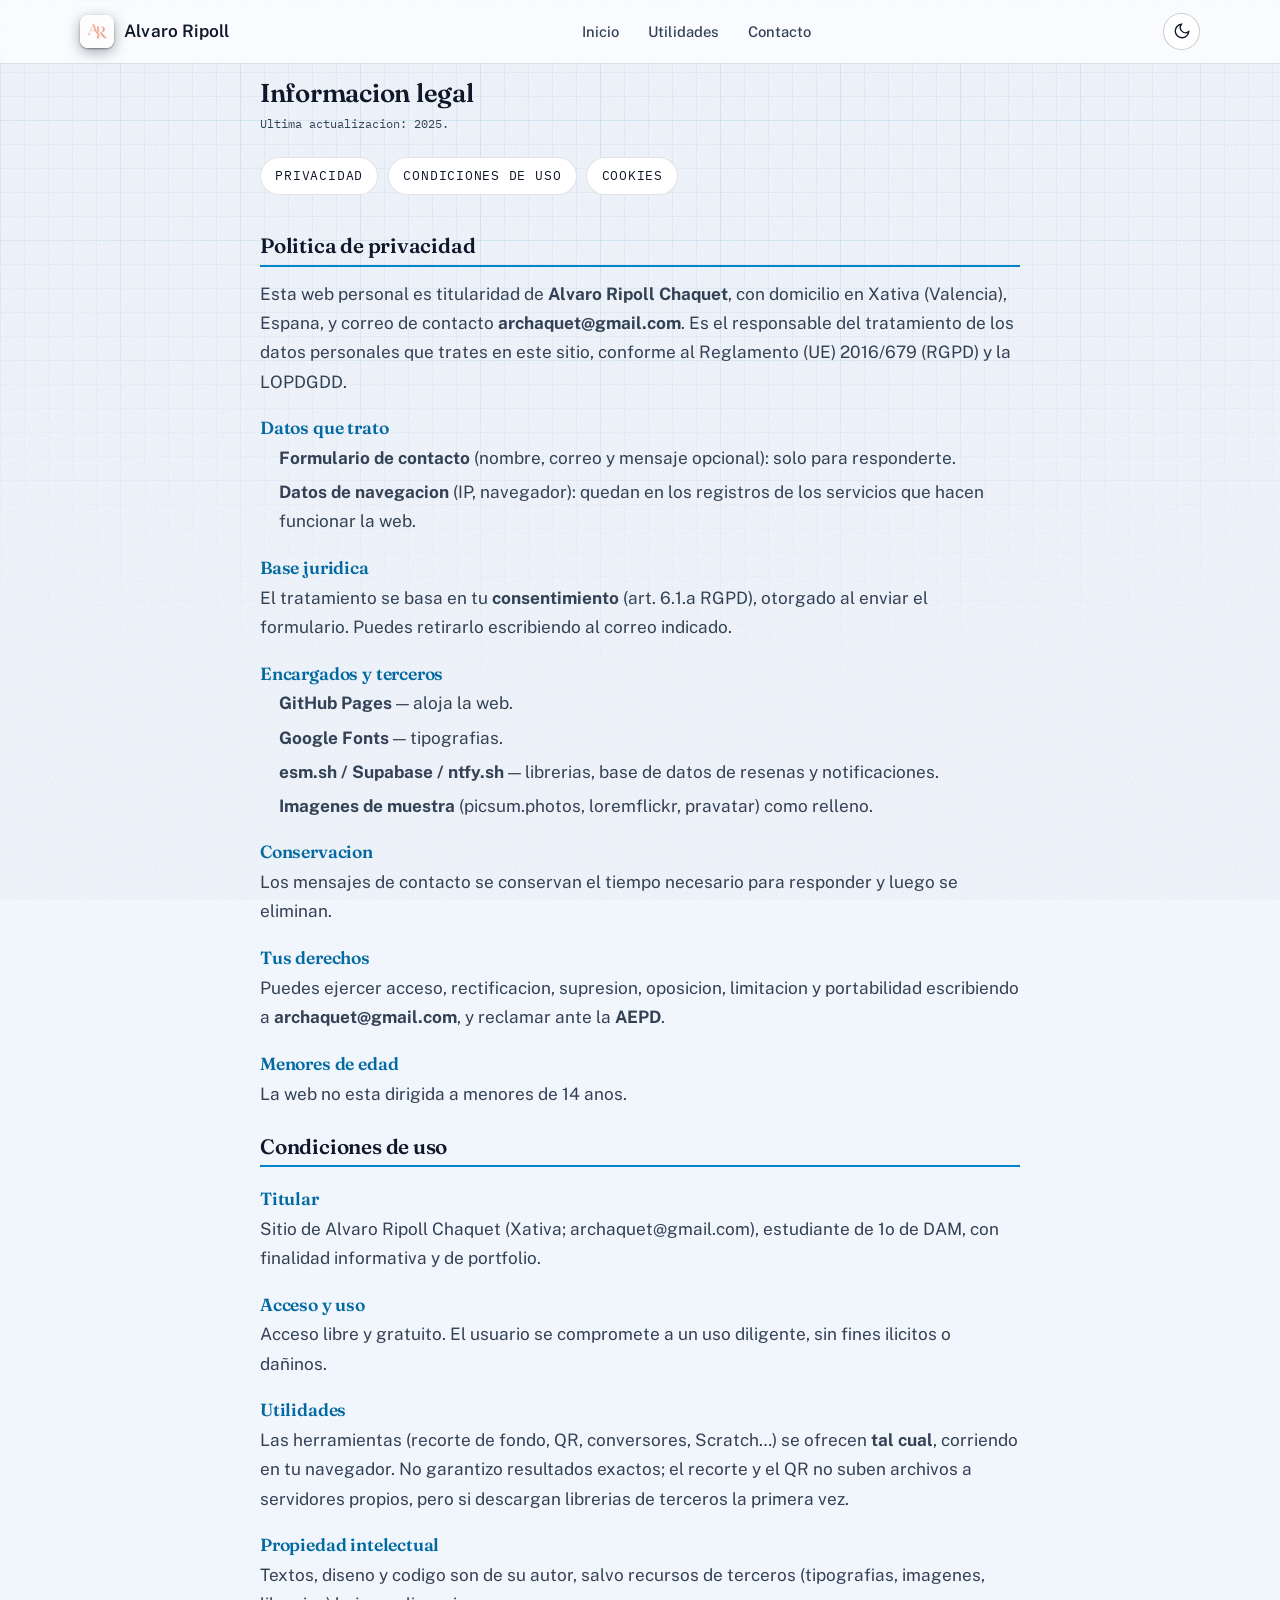
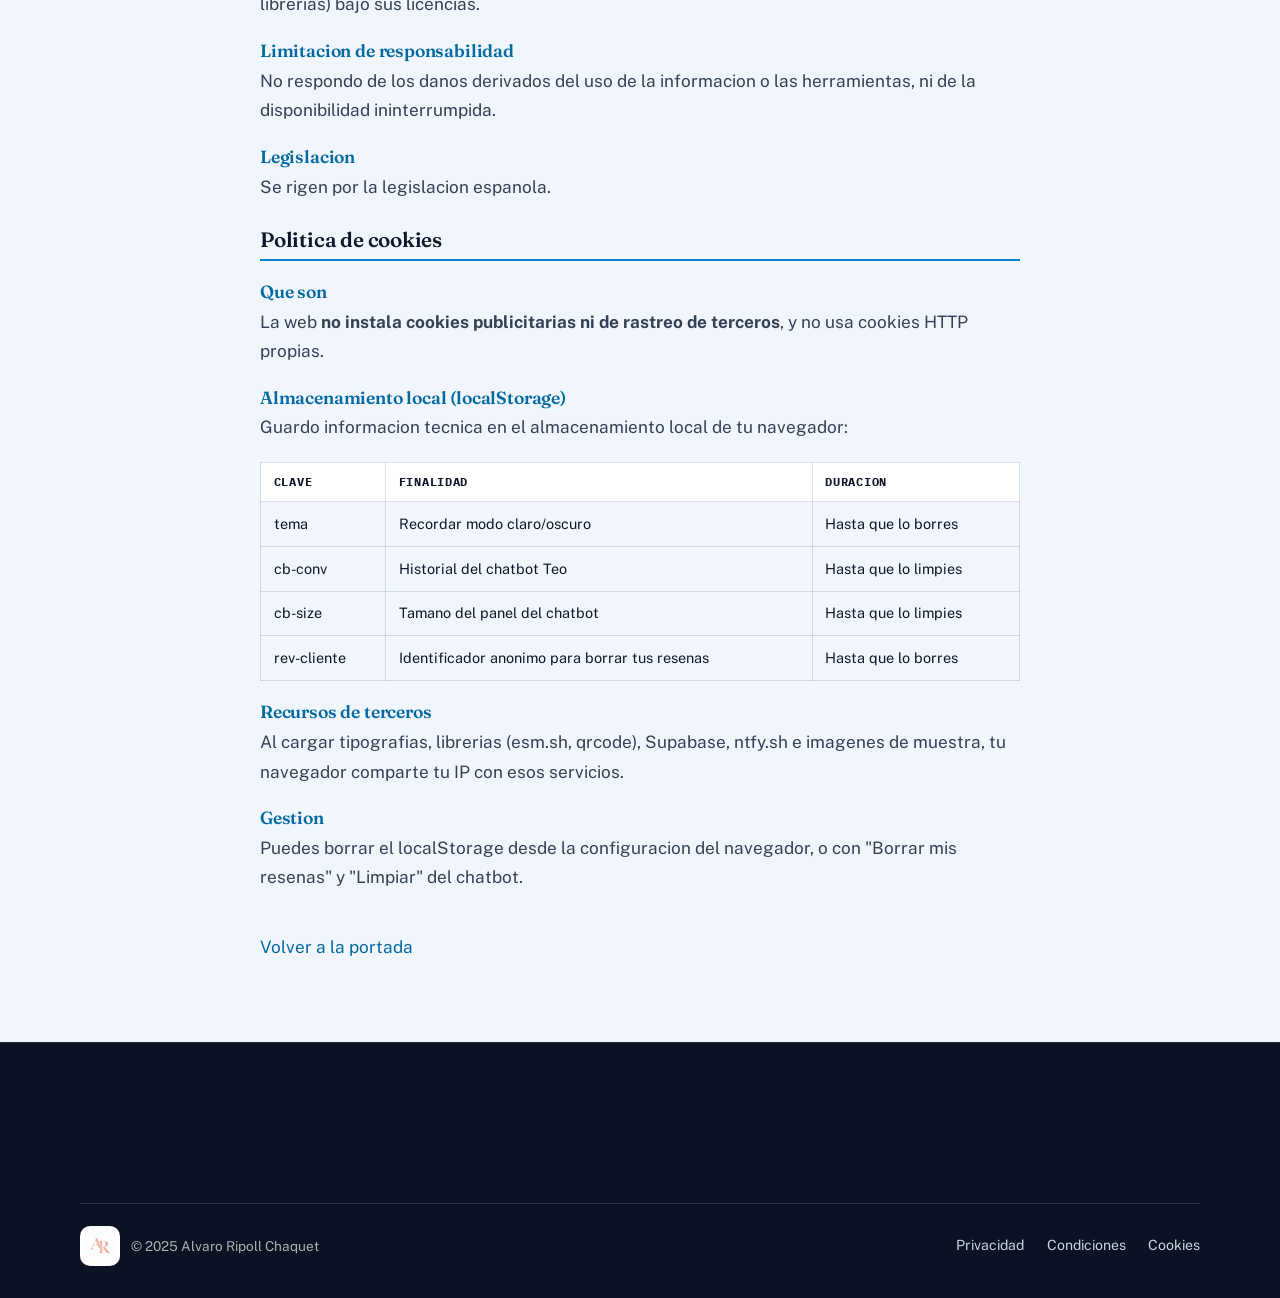
==== commit d57275f6: "Añado hueco del panel En vivo y del footer (tiempo+reloj), y pequeñas modificaciones en otros docume" ====
--- a/legal.html
+++ b/legal.html
@@ -5,9 +5,9 @@
 <meta name="viewport" content="width=device-width, initial-scale=1">
 <title>Informacion legal — Alvaro Ripoll Chaquet</title>
 <meta name="description" content="Politica de privacidad, condiciones de uso y politica de cookies de la web de Alvaro Ripoll Chaquet.">
-<meta name="theme-color" content="#F6F3EC">
+<meta name="theme-color" content="#0A0F1E">
 <script>(function(){try{var t=localStorage.getItem('tema');if(!t)t=matchMedia('(prefers-color-scheme: dark)').matches?'dark':'light';document.documentElement.setAttribute('data-theme',t);}catch(e){document.documentElement.setAttribute('data-theme','light');}})();</script>
-<link rel="icon" href="img/logo.png" type="image/png">
+<link rel="icon" href="img/logo.png?v=2" type="image/png">
 <link rel="preconnect" href="https://fonts.googleapis.com"><link rel="preconnect" href="https://fonts.gstatic.com" crossorigin>
 <link href="https://fonts.googleapis.com/css2?family=Fraunces:ital,opsz,wght@0,9..144,400;0,9..144,600;0,9..144,800;1,9..144,400&family=IBM+Plex+Mono:wght@400;500;600&family=Public+Sans:ital,wght@0,300;0,400;0,500;0,700;1,400&display=swap" rel="stylesheet">
 <link rel="stylesheet" href="style.css">
--- a/style.css
+++ b/style.css
@@ -12,39 +12,82 @@
    1. VARIABLES DE DISEÑO (tokens)
    -------------------------------------------------------------------------- */
 :root {
-  /* Color */
-  --paper: #F6F3EC;
-  --paper-2: #FBF9F4;
-  --ink: #1E1B16;
-  --ink-soft: #5A544B;
-  --ink-faint: #8A8378;
-  --terra: #B9502F;
-  --terra-deep: #963A1E;
-  --blue: #2B4C7E;
-  --line: rgba(30, 27, 22, .12);
-  --line-strong: rgba(30, 27, 22, .22);
-  --grid-line: rgba(30, 27, 22, .045);
-  --scrim: rgba(20, 17, 13, .55);
-
-  /* Tipografía */
-  --font-display: "Fraunces", Georgia, "Times New Roman", serif;
-  --font-body: "Public Sans", system-ui, -apple-system, "Segoe UI", sans-serif;
-  --font-mono: "IBM Plex Mono", ui-monospace, "Courier New", monospace;
-
-  /* Medidas */
-  --container: 900px;
-  /* ancho máximo del contenido */
-  --pad: clamp(1.25rem, 5vw, 2.5rem);
-  /* padding lateral generoso */
-  --gap: clamp(1.5rem, 4vw, 2.75rem);
+  /* ===== Paleta: Azul Mediterráneo (moderna + elegante) ===== */
+  --color-fondo: #0A0F1E;          /* azul noche profundo */
+  --color-fondo-2: #0F172A;        /* azul noche medio    */
+  --color-panel: #16203A;          /* tarjetas            */
+  --color-panel-2: #1E2B4A;        /* tarjetas elevadas   */
+
+  --color-texto: #EAF1FB;
+  --color-texto-suave: #9FB2CC;
+  --color-texto-tenue: #64748B;
+
+  --color-acento: #38BDF8;         /* cian mediterráneo   */
+  --color-acento-oscuro: #0EA5E9;
+  --color-acento-suave: rgba(56, 189, 248, 0.14);
+
+  --color-secundario: #FBBF24;     /* oro champan         */
+  --color-secundario-oscuro: #F59E0B;
+  --color-secundario-suave: rgba(251, 191, 36, 0.14);
+
+  --color-terciario: #34D399;      /* verde jade          */
+  --color-terciario-oscuro: #10B981;
+  --color-terciario-suave: rgba(52, 211, 153, 0.14);
+
+  --color-morado: #818CF8;
+  --color-morado-oscuro: #6366F1;
+  --color-morado-suave: rgba(129, 140, 248, 0.14);
+
+  --color-peligro: #FB7185;
+  --color-peligro-oscuro: #F43F5E;
+  --color-peligro-suave: rgba(251, 113, 133, 0.14);
+
+  --color-borde: rgba(148, 163, 184, 0.18);
+  --color-borde-suave: rgba(148, 163, 184, 0.30);
+
+  --color-sombra: rgba(2, 8, 23, 0.55);
+  --color-sombra-acento: rgba(56, 189, 248, 0.22);
+  --color-glass: rgba(15, 23, 42, 0.62);
+
+  /* Color de texto cuando el fondo es un acento claro */
+  --sobre-acento: #06101F;
+  /* Bandas oscuras (footer / próximo paso / consola / valorar) */
+  --banda-oscura: #0A1224;
+  --banda-oscura-2: #060B16;
+
+  --degradado-principal: linear-gradient(135deg, #38BDF8 0%, #6366F1 100%);
+  --degradado-suave: linear-gradient(135deg, rgba(56,189,248,.16), rgba(129,140,248,.12));
+  --degradado-oro: linear-gradient(135deg, #FBBF24 0%, #F59E0B 100%);
+  --degradado-panel: linear-gradient(180deg, rgba(22,32,58,.92) 0%, rgba(10,15,30,.92) 100%);
+
+  /* ===== Alias: el CSS heredado usa estos nombres.
+     Aquí es donde la paleta "entra" en todo el sitio. ===== */
+  --paper: var(--color-fondo);
+  --paper-2: var(--color-panel);
+  --ink: var(--color-texto);
+  --ink-soft: var(--color-texto-suave);
+  --ink-faint: var(--color-texto-tenue);
+  --terra: var(--color-acento);
+  --terra-deep: var(--color-acento-oscuro);
+  --blue: var(--color-secundario);
+  --line: var(--color-borde);
+  --line-strong: var(--color-borde-suave);
+  --grid-line: rgba(56, 189, 248, 0.05);
+  --scrim: rgba(2, 8, 23, 0.7);
+
+  --shadow-sm: 0 1px 2px rgba(2,8,23,.4), 0 4px 14px rgba(2,8,23,.35);
+  --shadow-md: 0 10px 30px -8px rgba(2,8,23,.6), 0 2px 8px rgba(2,8,23,.4);
+  --radius: 12px;
+  --radius-lg: 20px;
+  --gap: 1.6rem;
+  --w: min(1120px, 92%);
+  --pad: 1.4rem;
   --topbar-h: 64px;
-  --radius: 14px;
-  --radius-lg: 22px;
-  --shadow-sm: 0 1px 2px rgba(30, 27, 22, .05), 0 8px 24px -18px rgba(30, 27, 22, .25);
-  --shadow-md: 0 2px 6px rgba(30, 27, 22, .06), 0 24px 50px -30px rgba(30, 27, 22, .35);
-
-  /* Ancho útil con respiración lateral (para elementos centrados) */
-  --w: min(var(--container), 100% - var(--pad) * 2);
+  --container: 1120px;
+
+  --font-display: 'Fraunces', Georgia, serif;
+  --font-body: 'Public Sans', system-ui, -apple-system, sans-serif;
+  --font-mono: 'IBM Plex Mono', ui-monospace, monospace;
 }
 
 /* --------------------------------------------------------------------------
@@ -1418,23 +1461,53 @@
 
 /* --- 1. Tokens del modo oscuro (sobrescriben los de :root) -------------- */
 [data-theme="dark"] {
-  --paper: #141210;
-  /* fondo de página (casi negro cálido) */
-  --paper-2: #1D1B17;
-  /* tarjetas / superficies elevadas     */
-  --ink: #F1ECE2;
-  /* texto principal (ahora claro)       */
-  --ink-soft: #C9C2B6;
-  --ink-faint: #9A9285;
-  --terra: #E07A4E;
-  /* terracota más vivo sobre fondo oscuro */
-  --terra-deep: #C86A42;
-  --blue: #7FA6D8;
-  /* azul tinta más claro para contraste   */
-  --line: rgba(241, 236, 226, .14);
-  --line-strong: rgba(241, 236, 226, .26);
-  --grid-line: rgba(241, 236, 226, .05);
-  --scrim: rgba(10, 9, 7, .6);
+  --paper: #0A0F1E;
+  --paper-2: #16203A;
+  --ink: #EAF1FB;
+  --ink-soft: #9FB2CC;
+  --ink-faint: #64748B;
+  --terra: #38BDF8;
+  --terra-deep: #0EA5E9;
+  --blue: #FBBF24;
+  --line: rgba(148,163,184,.18);
+  --line-strong: rgba(148,163,184,.30);
+  --grid-line: rgba(56,189,248,.05);
+  --scrim: rgba(2,8,23,.7);
+  --color-glass: rgba(15,23,42,.62);
+  --sobre-acento: #06101F;
+}
+
+/* Modo claro mediterráneo (por si activas el toggle) */
+[data-theme="light"] {
+  --color-fondo: #F1F6FD;
+  --color-fondo-2: #E6EEFA;
+  --color-panel: #FFFFFF;
+  --color-panel-2: #F4F8FD;
+  --color-texto: #0F172A;
+  --color-texto-suave: #334155;
+  --color-texto-tenue: #64748B;
+  --color-acento: #0284C7;
+  --color-acento-oscuro: #0369A1;
+  --color-secundario: #D97706;
+  --color-terciario: #059669;
+  --color-morado: #6366F1;
+  --color-borde: rgba(15,23,42,.12);
+  --color-borde-suave: rgba(15,23,42,.22);
+  --color-glass: rgba(255,255,255,.72);
+
+  --paper: var(--color-fondo);
+  --paper-2: var(--color-panel);
+  --ink: var(--color-texto);
+  --ink-soft: var(--color-texto-suave);
+  --ink-faint: var(--color-texto-tenue);
+  --terra: var(--color-acento);
+  --terra-deep: var(--color-acento-oscuro);
+  --blue: var(--color-secundario);
+  --line: var(--color-borde);
+  --line-strong: var(--color-borde-suave);
+  --grid-line: rgba(2,132,199,.06);
+  --scrim: rgba(2,8,23,.55);
+  --sobre-acento: #FFFFFF;
 }
 
 /* --- 2. Piezas que asumen "panel oscuro + texto claro" ------------------ */
@@ -2340,4 +2413,221 @@
 .legal__nav a:hover{ color:var(--terra-deep); border-color:var(--terra); }
 .legal__section{ scroll-margin-top: calc(var(--topbar-h) + 20px); padding-top:.5rem; }
 .legal__section h2{ font-family:var(--font-display); font-size:clamp(1.5rem,1.2rem+2vw,2.2rem); color:var(--ink); margin:0 0 .8rem; padding-bottom:.5rem; border-bottom:2px solid var(--terra); }
-.legal__section h3{ font-family:var(--font-display); font-size:1.1rem; margin:1.4rem 0 .4rem; color:var(--terra-deep); }+.legal__section h3{ font-family:var(--font-display); font-size:1.1rem; margin:1.4rem 0 .4rem; color:var(--terra-deep); }
+
+/* ==========================================================================
+   SOBRESCRITURAS — Paleta Azul Mediterráneo
+   ========================================================================== */
+
+/* Barra superior con glass */
+.topbar {
+  background: var(--color-glass);
+  border-bottom: 1px solid var(--color-borde);
+}
+.topbar__clock .dot {
+  background: var(--color-acento);
+  box-shadow: 0 0 0 3px var(--color-acento-suave);
+}
+
+/* Grano: casi invisible sobre fondo oscuro */
+.grain { opacity: .05; mix-blend-mode: overlay; }
+[data-theme="light"] .grain { opacity: .35; mix-blend-mode: multiply; }
+
+/* Acentos con fondo cian/oro => texto oscuro para contraste */
+.monograma__mark,
+.pill,
+.btn--solid {
+  background: var(--color-acento);
+  color: var(--sobre-acento);
+  border-color: var(--color-acento);
+}
+.btn--solid:hover {
+  background: var(--color-acento-oscuro);
+  border-color: var(--color-acento-oscuro);
+  color: var(--sobre-acento);
+}
+.badge {
+  background: var(--color-secundario);
+  color: var(--sobre-acento);
+}
+
+/* "Próximo paso": banda oscura elegante (no blanca) */
+.next {
+  background: #0A1224;
+  color: #EAF1FB;
+  border: 1px solid rgba(148,163,184,.18);
+}
+.next__title { color: #EAF1FB; }
+.next__title em { color: #38BDF8; }
+.next__label { color: #38BDF8; }
+.next__text { color: #9FB2CC; }
+.next .btn--ghost {
+  color: #EAF1FB;
+  border-color: rgba(148,163,184,.30);
+}
+.next .btn--ghost:hover {
+  background: #38BDF8;
+  color: #06101F;
+  border-color: #38BDF8;
+}
+/* bandas oscuras fijas: texto literal, independiente del tema */
+.footer { background: #0A1224; border-top: 1px solid rgba(148,163,184,.18); }
+.footer__title { color: #EAF1FB; }
+.footer__key { color: #38BDF8; }
+.footer__contacto a { color: #EAF1FB; }
+.footer__contacto a:hover { color: #38BDF8; }
+.footer__text,
+.footer__bottom { color: #9FB2CC; }
+.footer__bottom a { color: #CBD5E1; }
+.footer__bottom a:hover { color: #38BDF8; }
+
+.rev-rate { background: #0A1224; color: #EAF1FB; border: 1px solid rgba(148,163,184,.18); }
+.rev-rate__q { color: #EAF1FB; }
+.rev-star { color: rgba(234,241,251,.35); }
+.rev-star:hover, .rev-star.is-on { color: #38BDF8; }
+.rev-thanks { color: #38BDF8; }
+.rev-burst { background: #38BDF8; }
+
+.console { background: #060B16; color: #B9E6FF; }
+.console code { color: #B9E6FF; }
+
+/* Pie: banda oscura con borde superior */
+.footer {
+  background: var(--banda-oscura);
+  border-top: 1px solid var(--color-borde);
+}
+.footer__title { color: var(--color-texto); }
+.footer__key { color: var(--color-acento); }
+.footer__contacto a { color: var(--color-texto); }
+.footer__contacto a:hover { color: var(--color-acento); }
+
+/* Consola: negro azulado, texto cian/verde */
+.console {
+  background: var(--banda-oscura-2);
+  color: #B9E6FF;
+}
+.console code { color: #B9E6FF; }
+
+/* Widget valorar: banda oscura */
+.rev-rate {
+  background: var(--banda-oscura);
+  color: var(--color-texto);
+  border: 1px solid var(--color-borde);
+}
+.rev-rate__q { color: var(--color-texto); }
+
+/* Caption de la foto: texto claro sobre scrim oscuro */
+.hero__figure-caption { color: var(--color-texto); }
+
+/* Cerrar modal: botón visible */
+.cv-modal__close {
+  background: var(--color-panel-2);
+  color: var(--color-texto);
+  border: 1px solid var(--color-borde);
+}
+.cv-modal__close:hover {
+  background: var(--color-acento);
+  color: var(--sobre-acento);
+}
+/* ==========================================================================
+   MUÑECO RECORREDOR — pixel, corriendo (3 frames) + deslizamiento continuo
+   ========================================================================== */
+.tl-runner {
+  position: absolute;
+  left: 0;
+  top: 0;
+  width: 30px;
+  height: 34px;
+  margin: 0;
+  padding: 0;
+  list-style: none;
+  z-index: 5;
+  pointer-events: none;
+  will-change: transform;
+  /* SIN transicion de posicion: el suavizado lo da el JS (easing exponencial) */
+}
+
+.tl-runner__in { display: block; width: 100%; height: 100%; position: relative; }
+.tl-runner__in span { position: absolute; inset: 0; display: none; }
+.tl-runner__in span.on { display: block; }
+.tl-runner__in svg {
+  display: block; width: 100%; height: 100%;
+  image-rendering: pixelated; image-rendering: crisp-edges;
+  overflow: visible;
+}
+
+/* sombra en el suelo para que "pise" */
+.tl-runner::after {
+  content: "";
+  position: absolute;
+  left: 50%;
+  bottom: -2px;
+  width: 18px;
+  height: 6px;
+  transform: translateX(-50%);
+  background: radial-gradient(closest-side, rgba(2,8,23,.6), transparent);
+  border-radius: 50%;
+  z-index: -1;
+}
+
+@media (prefers-reduced-motion: reduce) {
+  /* con reduce-motion el muñeco sigue el scroll (es ligado al tuyo, no auto)
+     pero no anima piernas: eso lo controla el JS con FORZAR */
+}
+/* ==========================================================================
+   BANDAS OSCURAS FIJAS (v2) — ganan con !important al tema, legibles en claro+oscuro
+   ========================================================================== */
+
+/* Próximo paso */
+.next {
+  background: #0A1224 !important;
+  color: #EAF1FB !important;
+  border: 1px solid rgba(148,163,184,.18) !important;
+}
+.next__label { color: #38BDF8 !important; }
+.next__title { color: #EAF1FB !important; }
+.next__title em { color: #38BDF8 !important; }
+.next__text { color: #9FB2CC !important; }
+.next .btn--ghost,
+.next a.btn--ghost {
+  color: #EAF1FB !important;
+  border-color: rgba(148,163,184,.40) !important;
+  background: transparent !important;
+}
+.next .btn--ghost:hover,
+.next a.btn--ghost:hover {
+  background: #38BDF8 !important;
+  color: #06101F !important;
+  border-color: #38BDF8 !important;
+}
+
+/* Pie */
+.footer {
+  background: #0A1224 !important;
+  color: #EAF1FB !important;
+  border-top: 1px solid rgba(148,163,184,.18) !important;
+}
+.footer__title { color: #EAF1FB !important; }
+.footer__key { color: #38BDF8 !important; }
+.footer__text { color: #9FB2CC !important; }
+.footer__contacto a { color: #EAF1FB !important; }
+.footer__contacto a:hover { color: #38BDF8 !important; }
+.footer__bottom { color: #9FB2CC !important; }
+.footer__bottom a { color: #CBD5E1 !important; }
+.footer__bottom a:hover { color: #38BDF8 !important; }
+
+/* Valorar (banda oscura) */
+.rev-rate {
+  background: #0A1224 !important;
+  color: #EAF1FB !important;
+  border: 1px solid rgba(148,163,184,.18) !important;
+}
+.rev-rate__q { color: #EAF1FB !important; }
+.rev-star { color: rgba(234,241,251,.35) !important; }
+.rev-star:hover, .rev-star.is-on { color: #38BDF8 !important; }
+.rev-thanks { color: #38BDF8 !important; }
+.rev-burst { background: #38BDF8 !important; }
+
+/* Consola (banda oscura) */
+.console { background: #060B16 !important; color: #B9E6FF !important; }
+.console code { color: #B9E6FF !important; }
